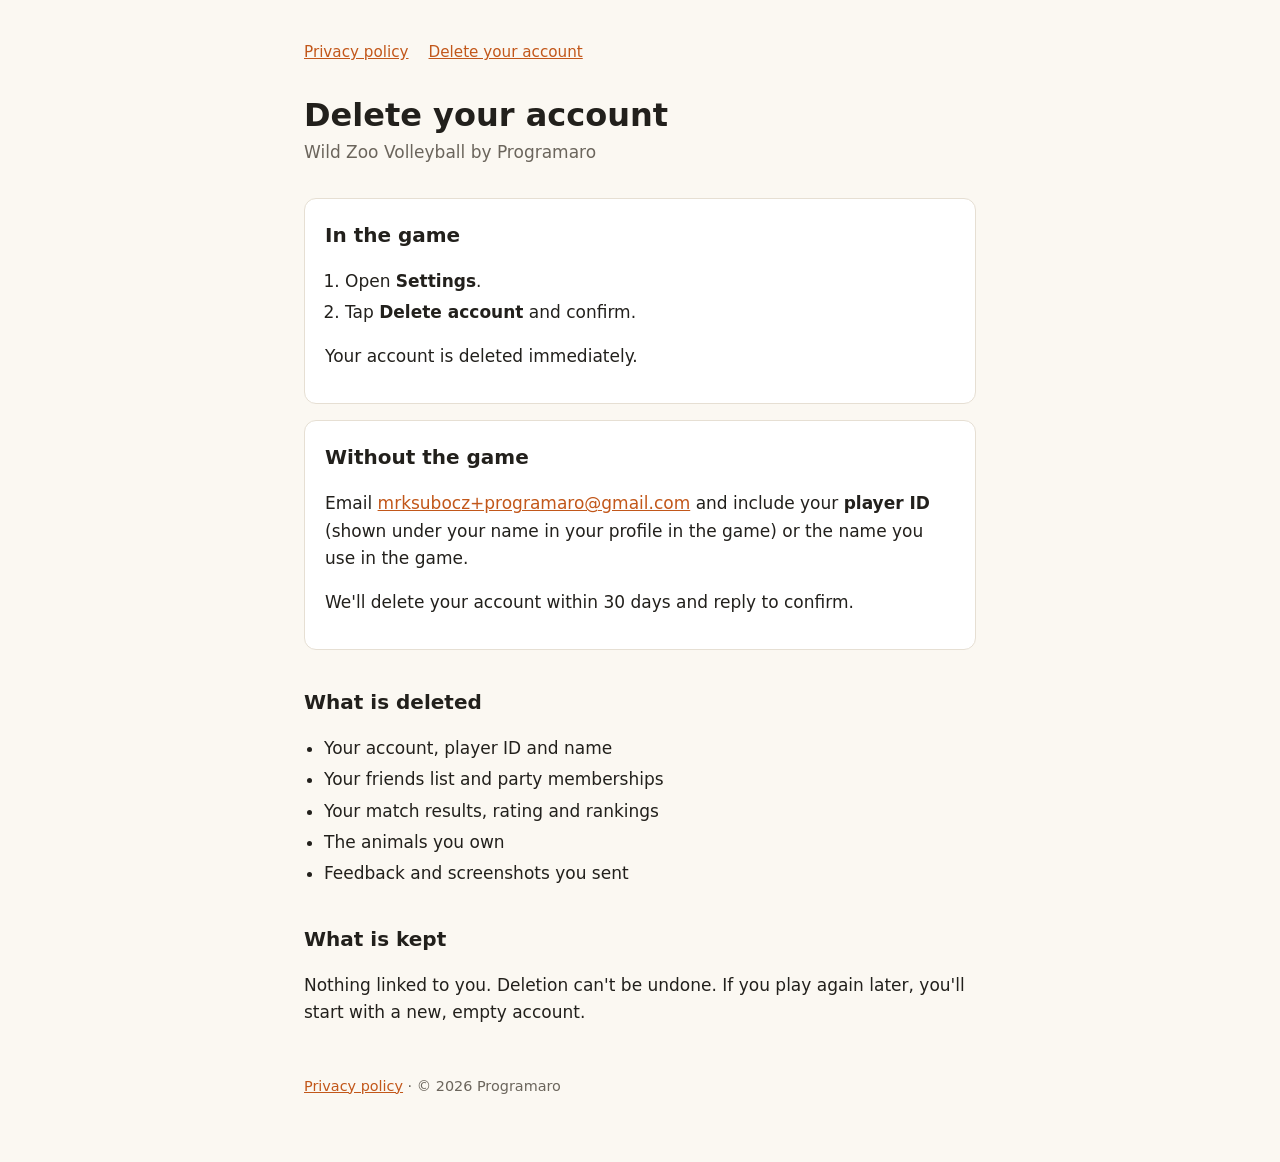
==== delete-account.html @ ae79c1e7 "Privacy policy and account deletion page Co-Authored-By: Claude Opus 5.5 <noreply@anthropic.com>" ====
<!doctype html>
<html lang="en">
<head>
<meta charset="utf-8">
<meta name="viewport" content="width=device-width, initial-scale=1">
<title>Wild Zoo Volleyball – Delete Your Account</title>
<link rel="stylesheet" href="style.css">
</head>
<body>
<main>
<nav><a href="./">Privacy policy</a><a href="delete-account.html">Delete your account</a></nav>

<h1>Delete your account</h1>
<p class="updated">Wild Zoo Volleyball by Programaro</p>

<div class="card">
  <h2>In the game</h2>
  <ol>
    <li>Open <strong>Settings</strong>.</li>
    <li>Tap <strong>Delete account</strong> and confirm.</li>
  </ol>
  <p>Your account is deleted immediately.</p>
</div>

<div class="card">
  <h2>Without the game</h2>
  <p>Email <a href="mailto:mrksubocz+programaro@gmail.com?subject=Delete%20my%20Wild%20Zoo%20Volleyball%20account">mrksubocz+programaro@gmail.com</a>
  and include your <strong>player ID</strong>
  (shown under your name in your profile in the game) or the name you use in the game.</p>
  <p>We'll delete your account within 30 days and reply to confirm.</p>
</div>

<h2>What is deleted</h2>
<ul>
  <li>Your account, player ID and name</li>
  <li>Your friends list and party memberships</li>
  <li>Your match results, rating and rankings</li>
  <li>The animals you own</li>
  <li>Feedback and screenshots you sent</li>
</ul>

<h2>What is kept</h2>
<p>Nothing linked to you. Deletion can't be undone. If you play again later, you'll start
with a new, empty account.</p>

<footer><a href="./">Privacy policy</a> · © 2026 Programaro</footer>
</main>
</body>
</html>
---- style.css ----
:root {
  --bg: #fbf8f2;
  --fg: #22201c;
  --muted: #6b655c;
  --accent: #c2571a;
  --card: #ffffff;
  --border: #e6dfd3;
}
@media (prefers-color-scheme: dark) {
  :root {
    --bg: #181614;
    --fg: #ece7df;
    --muted: #a59d92;
    --accent: #f08a4b;
    --card: #221f1c;
    --border: #36312b;
  }
}
* { box-sizing: border-box; }
body {
  margin: 0;
  background: var(--bg);
  color: var(--fg);
  font: 17px/1.6 system-ui, -apple-system, "Segoe UI", Roboto, sans-serif;
}
main {
  max-width: 44rem;
  margin: 0 auto;
  padding: 2.5rem 1rem 4rem;
}
nav { font-size: 0.95rem; margin-bottom: 2rem; }
nav a { margin-right: 1.25rem; }
h1 { font-size: 2rem; line-height: 1.2; margin: 0 0 0.25rem; }
h2 { font-size: 1.25rem; margin: 2.25rem 0 0.5rem; }
.updated { color: var(--muted); margin: 0 0 2rem; }
a { color: var(--accent); }
ul, ol { padding-left: 1.25rem; }
li { margin: 0.25rem 0; }
.card {
  background: var(--card);
  border: 1px solid var(--border);
  border-radius: 12px;
  padding: 1rem 1.25rem;
  margin: 1rem 0;
}
.card h2 { margin-top: 0.25rem; }
footer { color: var(--muted); font-size: 0.9rem; margin-top: 3rem; }
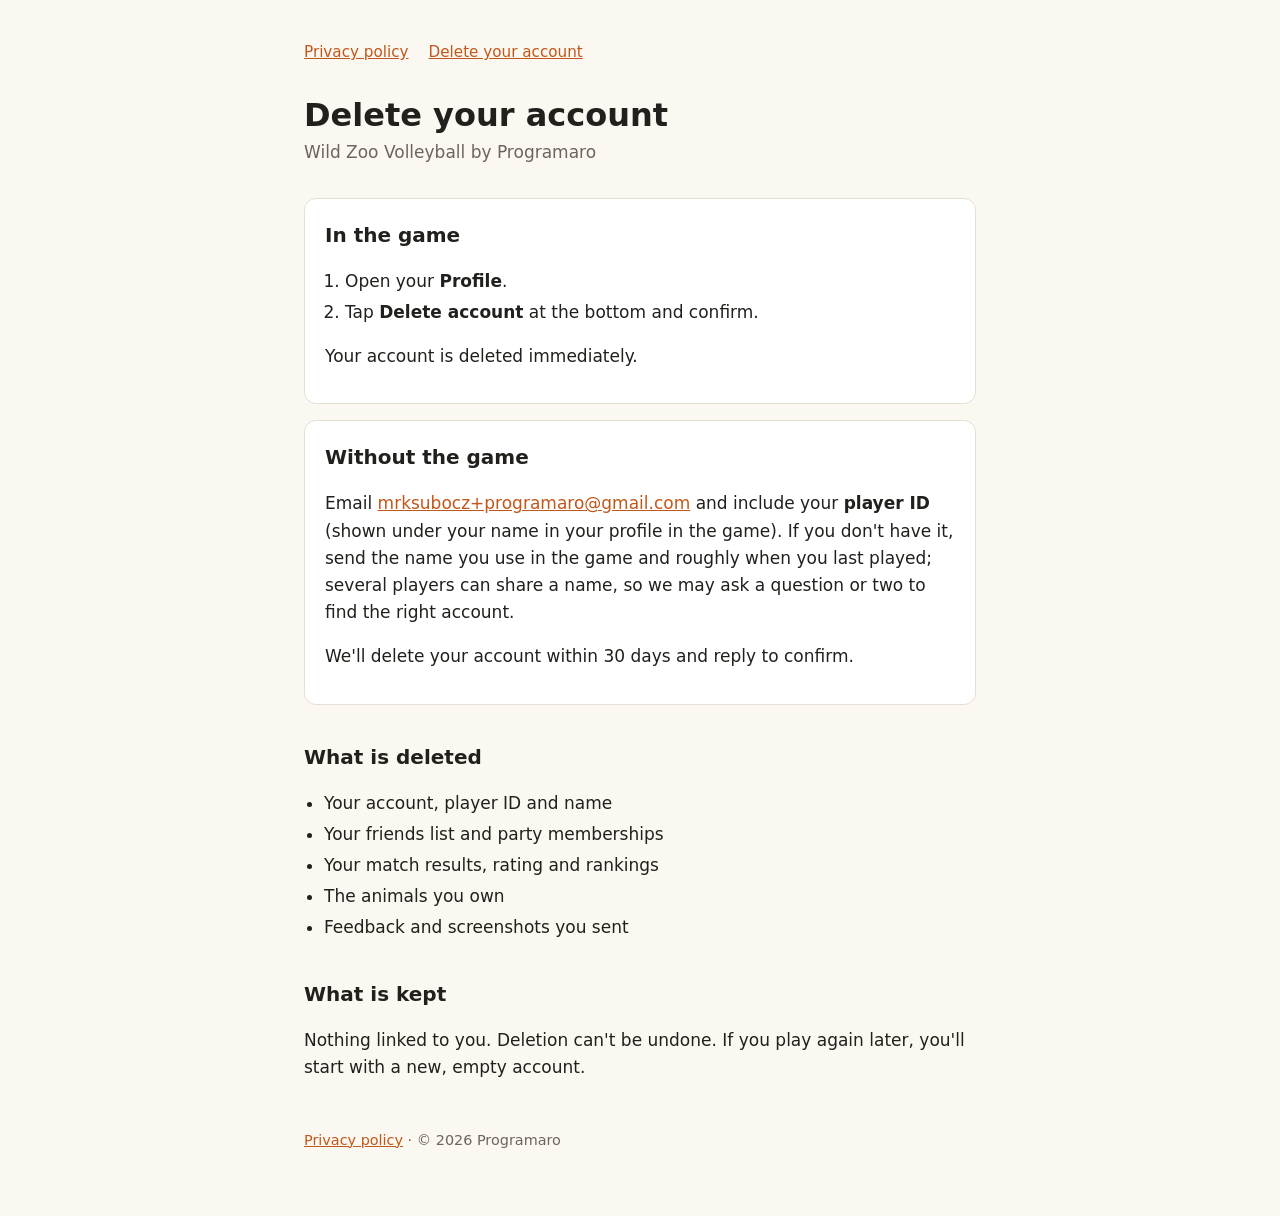
==== commit 262c11df: "Point to the profile's delete button; explain name-only requests Co-Authored-By: Claude Opus 5.5 <no" ====
--- a/delete-account.html
+++ b/delete-account.html
@@ -16,8 +16,8 @@
 <div class="card">
   <h2>In the game</h2>
   <ol>
-    <li>Open <strong>Settings</strong>.</li>
-    <li>Tap <strong>Delete account</strong> and confirm.</li>
+    <li>Open your <strong>Profile</strong>.</li>
+    <li>Tap <strong>Delete account</strong> at the bottom and confirm.</li>
   </ol>
   <p>Your account is deleted immediately.</p>
 </div>
@@ -26,7 +26,9 @@
   <h2>Without the game</h2>
   <p>Email <a href="mailto:mrksubocz+programaro@gmail.com?subject=Delete%20my%20Wild%20Zoo%20Volleyball%20account">mrksubocz+programaro@gmail.com</a>
   and include your <strong>player ID</strong>
-  (shown under your name in your profile in the game) or the name you use in the game.</p>
+  (shown under your name in your profile in the game). If you don't have it, send the name you
+  use in the game and roughly when you last played; several players can share a name, so we may
+  ask a question or two to find the right account.</p>
   <p>We'll delete your account within 30 days and reply to confirm.</p>
 </div>
 
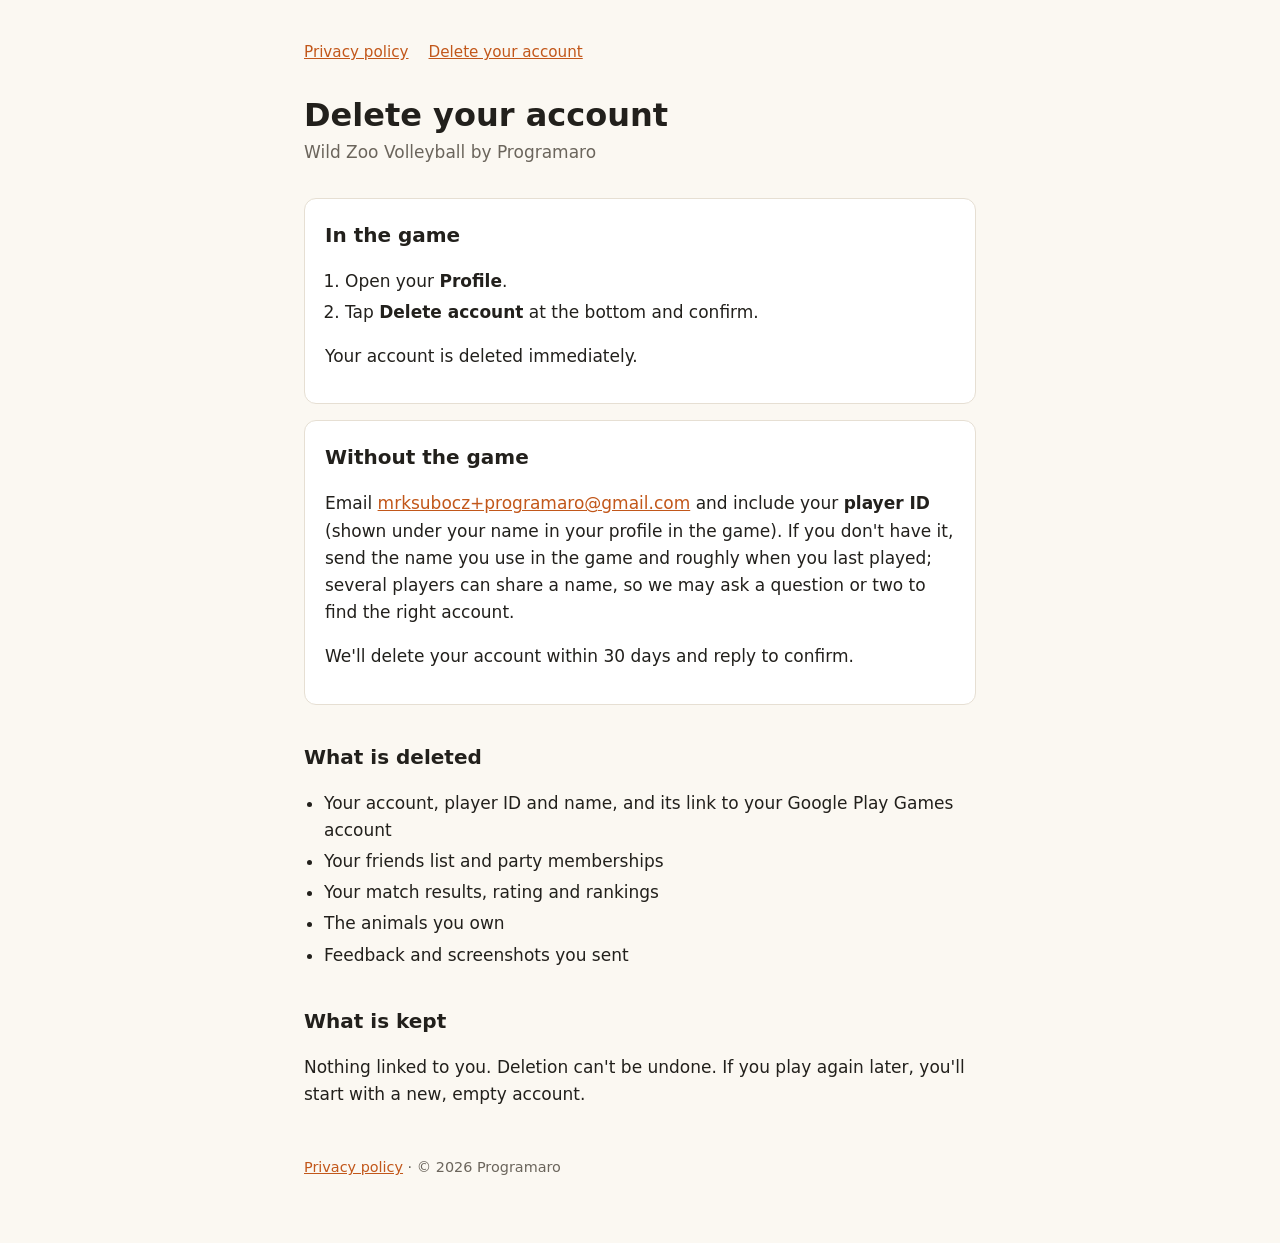
==== commit 5cd9fa59: "Cover Google Play Games sign-in and Cloudflare Co-Authored-By: Claude Opus 5.5 <noreply@anthropic.co" ====
--- a/delete-account.html
+++ b/delete-account.html
@@ -34,7 +34,7 @@
 
 <h2>What is deleted</h2>
 <ul>
-  <li>Your account, player ID and name</li>
+  <li>Your account, player ID and name, and its link to your Google Play Games account</li>
   <li>Your friends list and party memberships</li>
   <li>Your match results, rating and rankings</li>
   <li>The animals you own</li>
